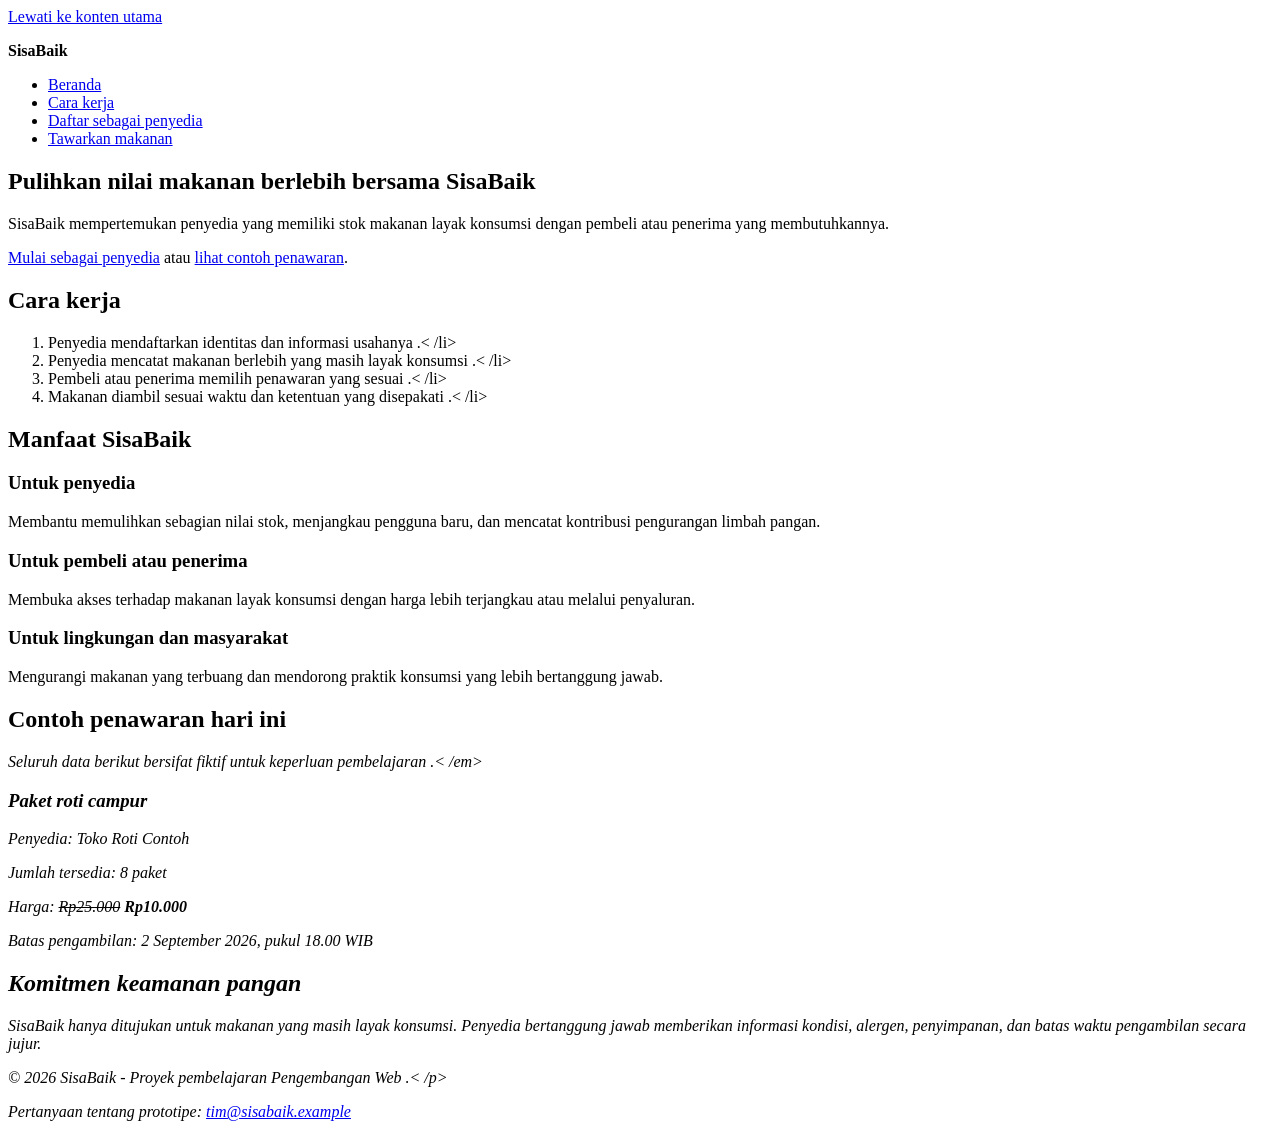
==== index.html @ c84712e9 "feat: add semantic SisaBaik information page" ====
<! doctype html>
<html lang="id">
<head>
<meta charset="utf-8">
<meta name="viewport" content="width=device-width, initial-scale=1">
<meta
name="description"
content="SisaBaik membantu penyedia menawarkan makanan berlebih agar tetap bernilai, terjangkau, dan tidak
terbuang."
>
<title>Beranda | SisaBaik</title>
</head>
<body>
<a href="#konten-utama">Lewati ke konten utama</a>

<header>
<p><strong>SisaBaik</strong></p>
<nav aria-label="Navigasi utama">
<ul>
<li><a href="index.html" aria-current="page">Beranda</a></li>
<li><a href="#cara-kerja">Cara kerja</a></li>
<li><a href="daftar-penyedia.html">Daftar sebagai penyedia</a></li>
<li><a href="tawarkan-makanan.html">Tawarkan makanan</a></li>
</ul>
</nav>
</header>

<main id="konten-utama" tabindex="-1">
<section aria-labelledby="judul-utama">
<h1 id="judul-utama">Pulihkan nilai makanan berlebih bersama SisaBaik</h1>
<p>
SisaBaik mempertemukan penyedia yang memiliki stok makanan layak
konsumsi dengan pembeli atau penerima yang membutuhkannya.
</p>
<p>
<a href="daftar-penyedia.html">Mulai sebagai penyedia</a>
atau
<a href="#penawaran-contoh">lihat contoh penawaran</a>.
</p>
</section>

<section id="cara-kerja" aria-labelledby="judul-cara-kerja">
<h2 id="judul-cara-kerja">Cara kerja</h2>
<ol>
<li>Penyedia mendaftarkan identitas dan informasi usahanya .< /li>
<li>Penyedia mencatat makanan berlebih yang masih layak konsumsi .< /li>
<li>Pembeli atau penerima memilih penawaran yang sesuai .< /li>
<li>Makanan diambil sesuai waktu dan ketentuan yang disepakati .< /li>
</ol>
</section>

<section aria-labelledby="judul-manfaat">
<h2 id="judul-manfaat">Manfaat SisaBaik</h2>

<article>
<h3>Untuk penyedia</h3>
<p>
Membantu memulihkan sebagian nilai stok, menjangkau pengguna baru,
dan mencatat kontribusi pengurangan limbah pangan.
</p>
</article>

<article>
<h3>Untuk pembeli atau penerima</h3>
<p>
Membuka akses terhadap makanan layak konsumsi dengan harga lebih
terjangkau atau melalui penyaluran.
</p>
</article>

<article>
<h3>Untuk lingkungan dan masyarakat</h3>
<p>
Mengurangi makanan yang terbuang dan mendorong praktik konsumsi
yang lebih bertanggung jawab.
</p>
</article>
</section>

<section id="penawaran-contoh" aria-labelledby="judul-penawaran">
<h2 id="judul-penawaran">Contoh penawaran hari ini</h2>
<p><em>Seluruh data berikut bersifat fiktif untuk keperluan pembelajaran .< /em></p>

<article>
<h3>Paket roti campur</h3>
<p>Penyedia: Toko Roti Contoh</p>
<p>Jumlah tersedia: <data value="8">8 paket</data></p>
<p>Harga: <del>Rp25.000</del> <strong>Rp10.000</strong></p>
<p>
Batas pengambilan:
<time datetime="2026-09-02T18:00:00+07:00">
2 September 2026, pukul 18.00 WIB
</time>
</p>
</article>
</section>

<section aria-labelledby="judul-keamanan">
<h2 id="judul-keamanan">Komitmen keamanan pangan</h2>
<p>
SisaBaik hanya ditujukan untuk makanan yang masih layak konsumsi.
Penyedia bertanggung jawab memberikan informasi kondisi, alergen,
penyimpanan, dan batas waktu pengambilan secara jujur.
</p>
</section>
</main>

<footer>
<p>&copy; 2026 SisaBaik - Proyek pembelajaran Pengembangan Web .< /p>
<address>
Pertanyaan tentang prototipe:
<a href="mailto:tim@sisabaik.example">tim@sisabaik.example</a>
</address>
</footer>
</body>
</html>
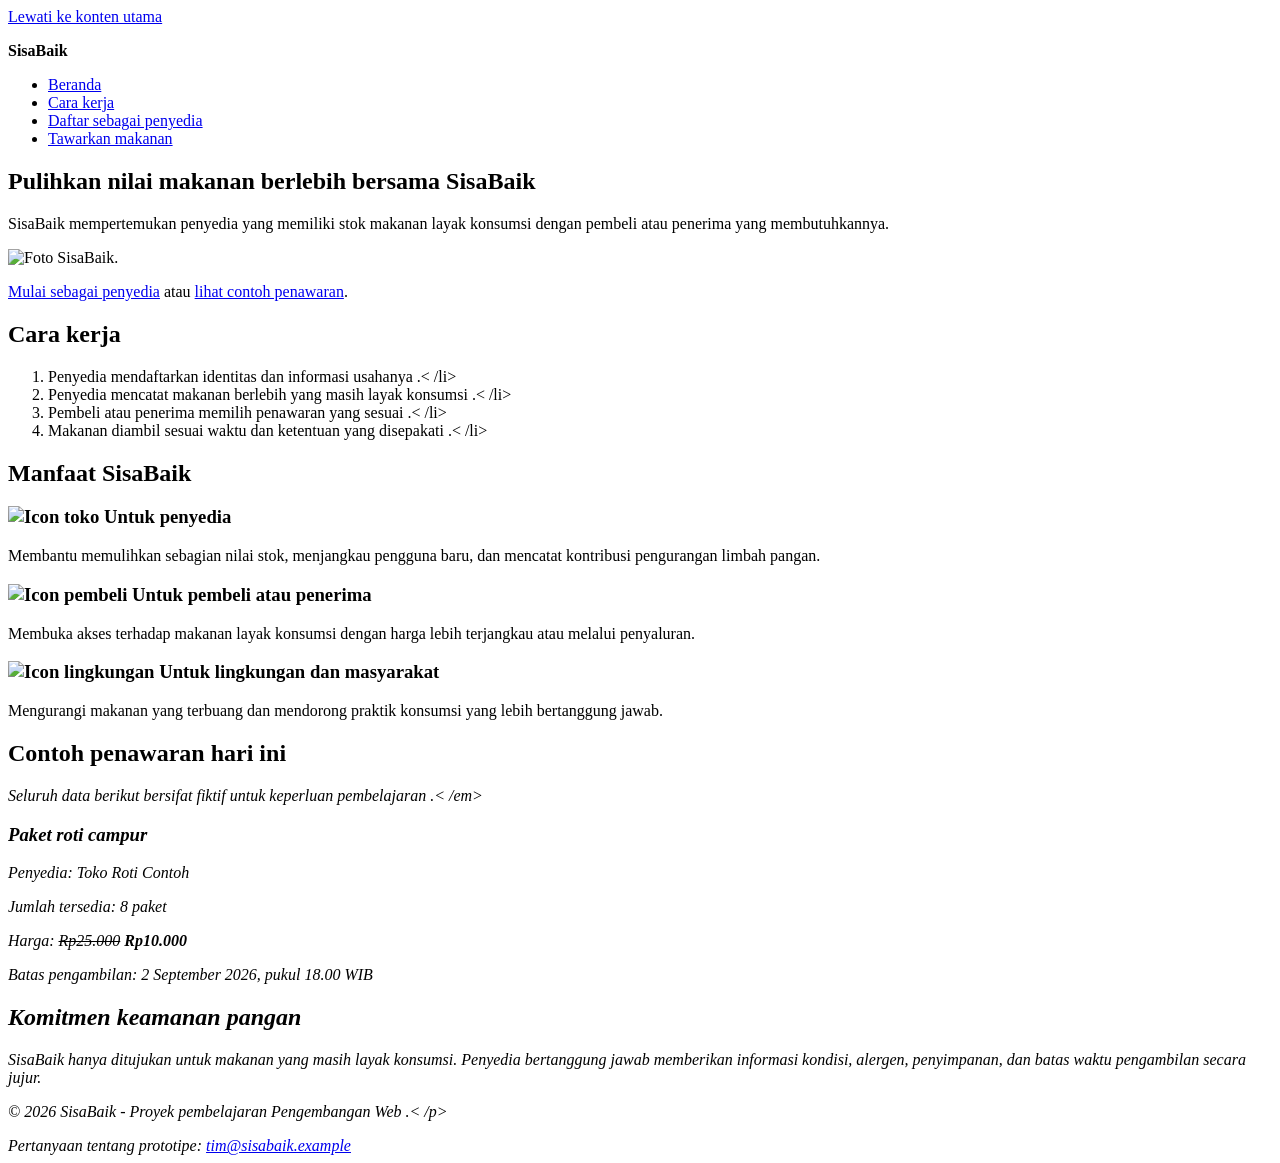
==== commit cb681d94: "feat: add semantic SisaBaik information page" ====
--- a/index.html
+++ b/index.html
@@ -1,4 +1,4 @@
-<! doctype html>
+<!doctype html>
 <html lang="id">
 <head>
 <meta charset="utf-8">
@@ -32,6 +32,7 @@
 SisaBaik mempertemukan penyedia yang memiliki stok makanan layak
 konsumsi dengan pembeli atau penerima yang membutuhkannya.
 </p>
+<img src="images/sisabaik.jpe" alt="Foto SisaBaik." width="600">
 <p>
 <a href="daftar-penyedia.html">Mulai sebagai penyedia</a>
 atau
@@ -53,7 +54,9 @@
 <h2 id="judul-manfaat">Manfaat SisaBaik</h2>
 
 <article>
-<h3>Untuk penyedia</h3>
+<h3>
+    <img src="images/icon-toko.jpg" alt="Icon toko" width="24" height="24">
+    Untuk penyedia</h3>
 <p>
 Membantu memulihkan sebagian nilai stok, menjangkau pengguna baru,
 dan mencatat kontribusi pengurangan limbah pangan.
@@ -61,7 +64,9 @@
 </article>
 
 <article>
-<h3>Untuk pembeli atau penerima</h3>
+<h3>
+    <img src="images/icon-user.jpg" alt="Icon pembeli" width="24" height="24">
+    Untuk pembeli atau penerima</h3>
 <p>
 Membuka akses terhadap makanan layak konsumsi dengan harga lebih
 terjangkau atau melalui penyaluran.
@@ -69,7 +74,9 @@
 </article>
 
 <article>
-<h3>Untuk lingkungan dan masyarakat</h3>
+<h3>
+    <img src="images/icon-lingkungan.png" alt="Icon lingkungan" width="24" height="24">
+    Untuk lingkungan dan masyarakat</h3>
 <p>
 Mengurangi makanan yang terbuang dan mendorong praktik konsumsi
 yang lebih bertanggung jawab.
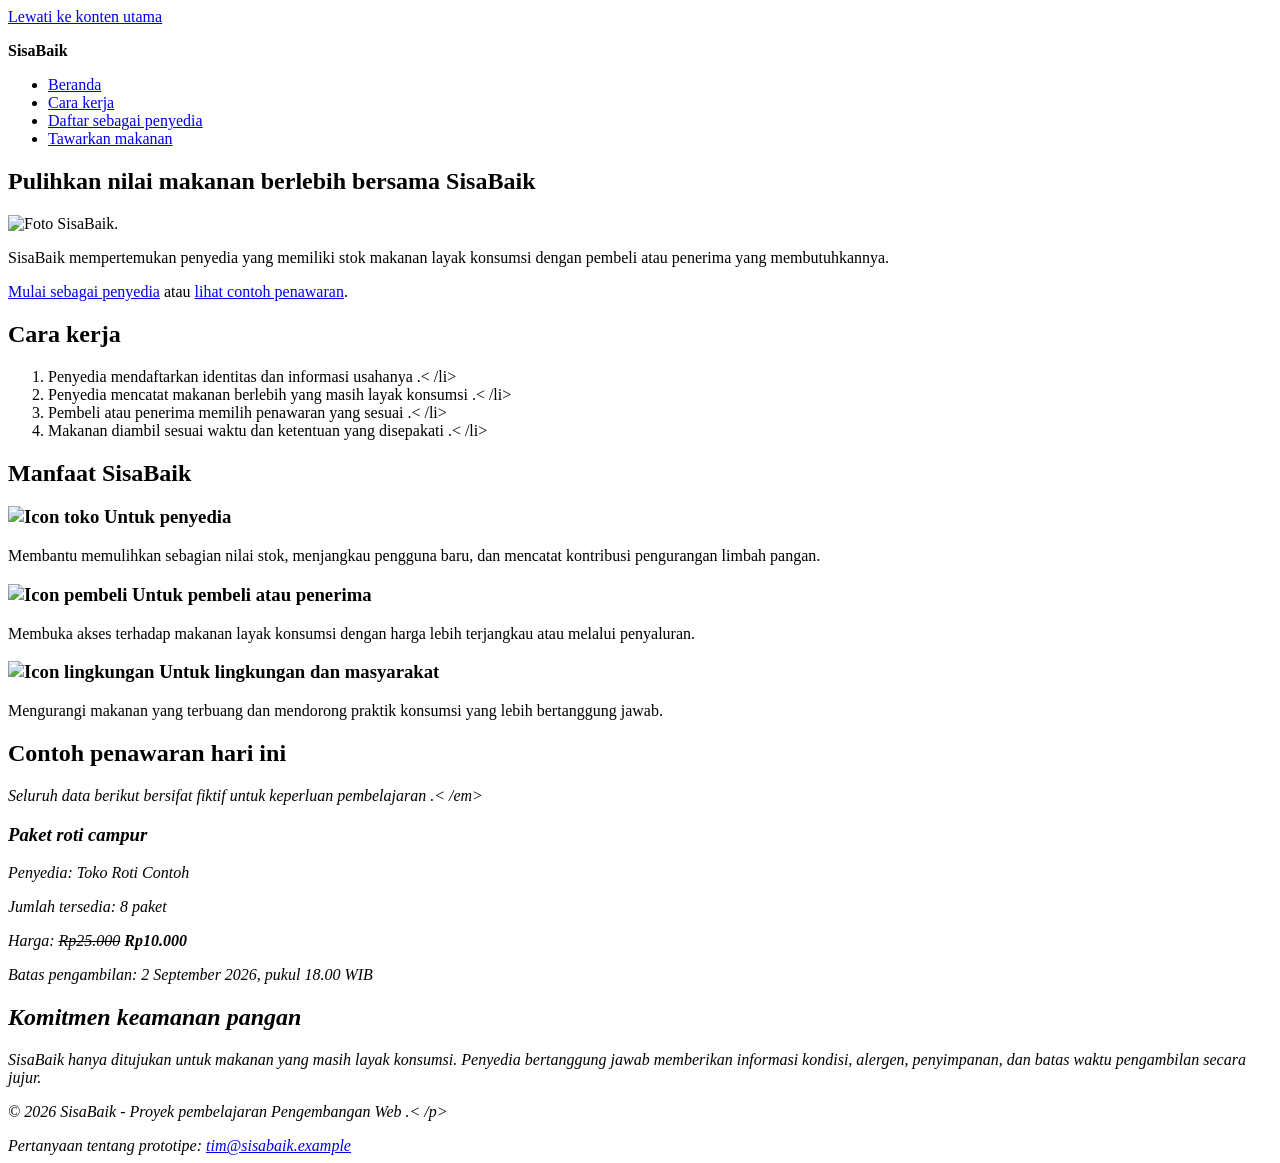
==== commit 146e6eb7: "feat: add semantic SisaBaik information page" ====
--- a/index.html
+++ b/index.html
@@ -28,11 +28,12 @@
 <main id="konten-utama" tabindex="-1">
 <section aria-labelledby="judul-utama">
 <h1 id="judul-utama">Pulihkan nilai makanan berlebih bersama SisaBaik</h1>
+<img src="images/sisabaik.jpe" alt="Foto SisaBaik." width="600">
 <p>
 SisaBaik mempertemukan penyedia yang memiliki stok makanan layak
 konsumsi dengan pembeli atau penerima yang membutuhkannya.
 </p>
-<img src="images/sisabaik.jpe" alt="Foto SisaBaik." width="600">
+
 <p>
 <a href="daftar-penyedia.html">Mulai sebagai penyedia</a>
 atau
@@ -75,7 +76,7 @@
 
 <article>
 <h3>
-    <img src="images/icon-lingkungan.png" alt="Icon lingkungan" width="24" height="24">
+    <img src="images/icon-lingkungan.jpg" alt="Icon lingkungan" width="24" height="24">
     Untuk lingkungan dan masyarakat</h3>
 <p>
 Mengurangi makanan yang terbuang dan mendorong praktik konsumsi
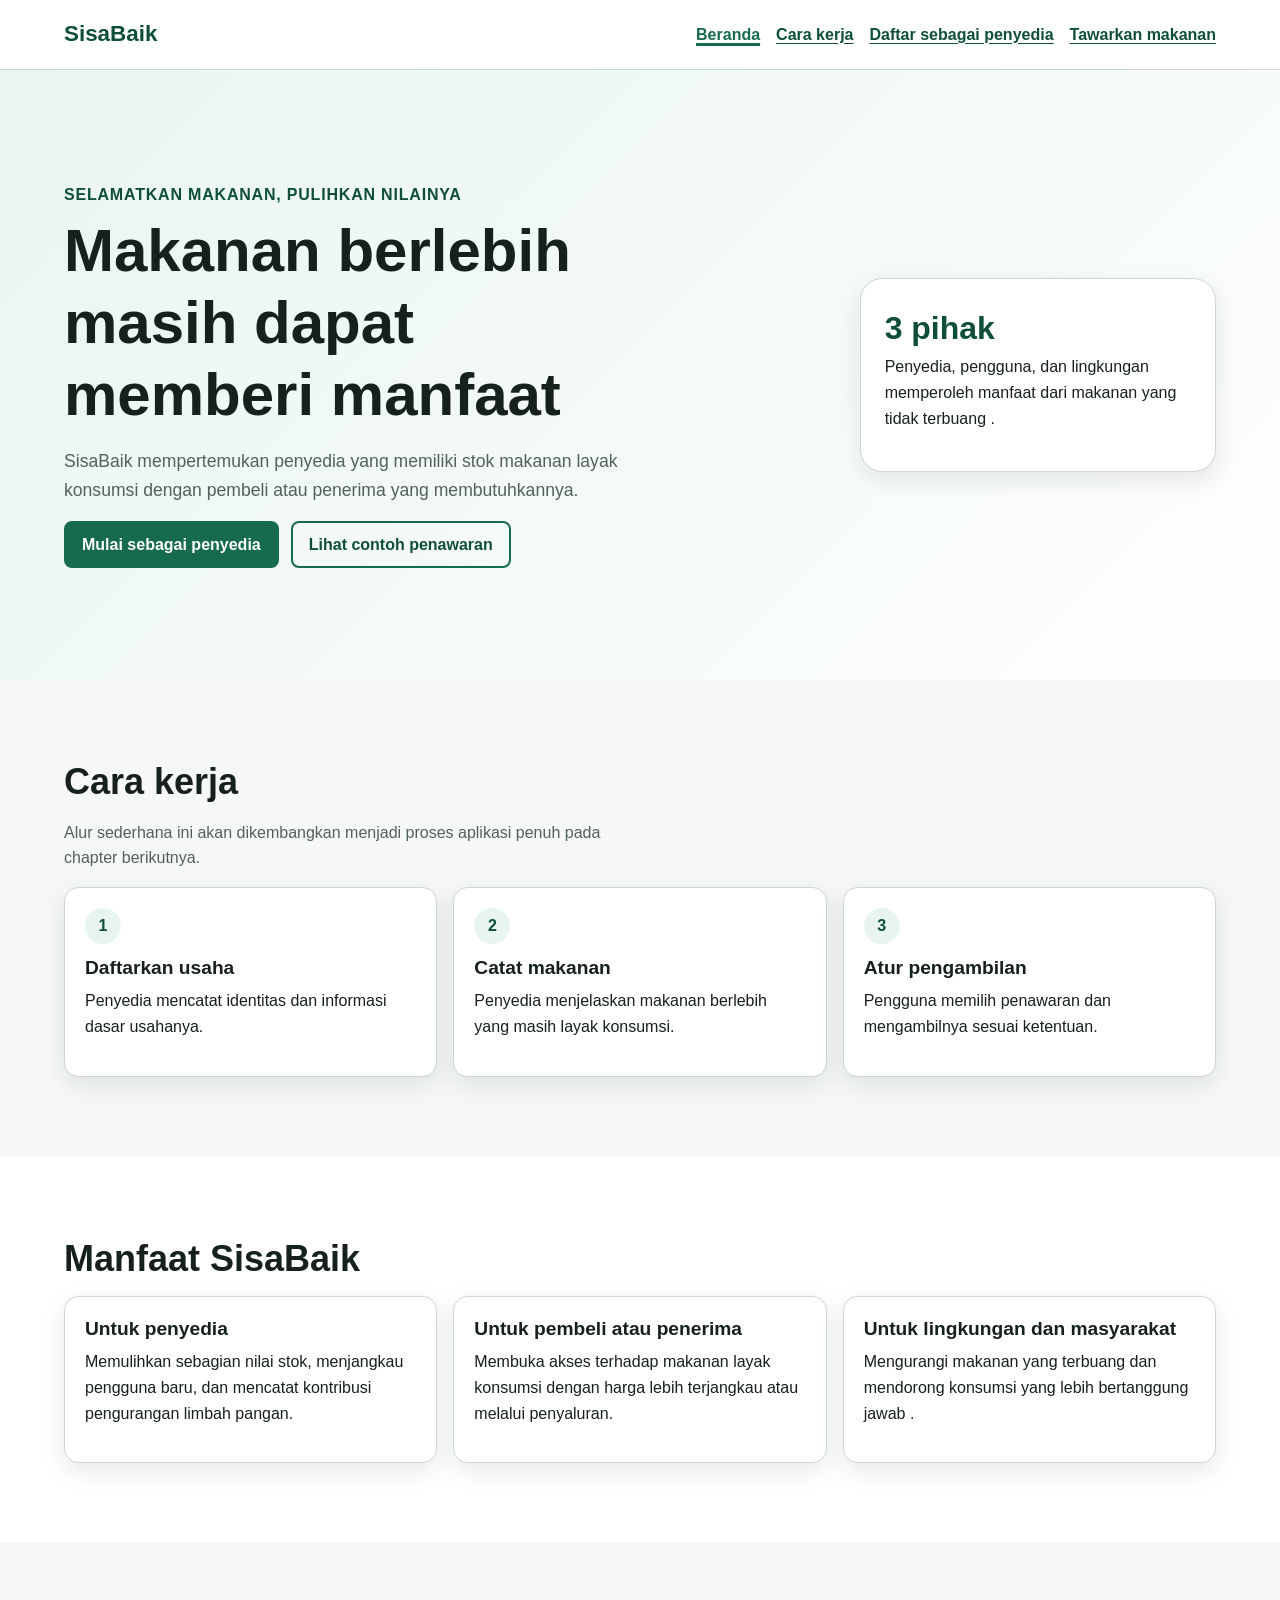
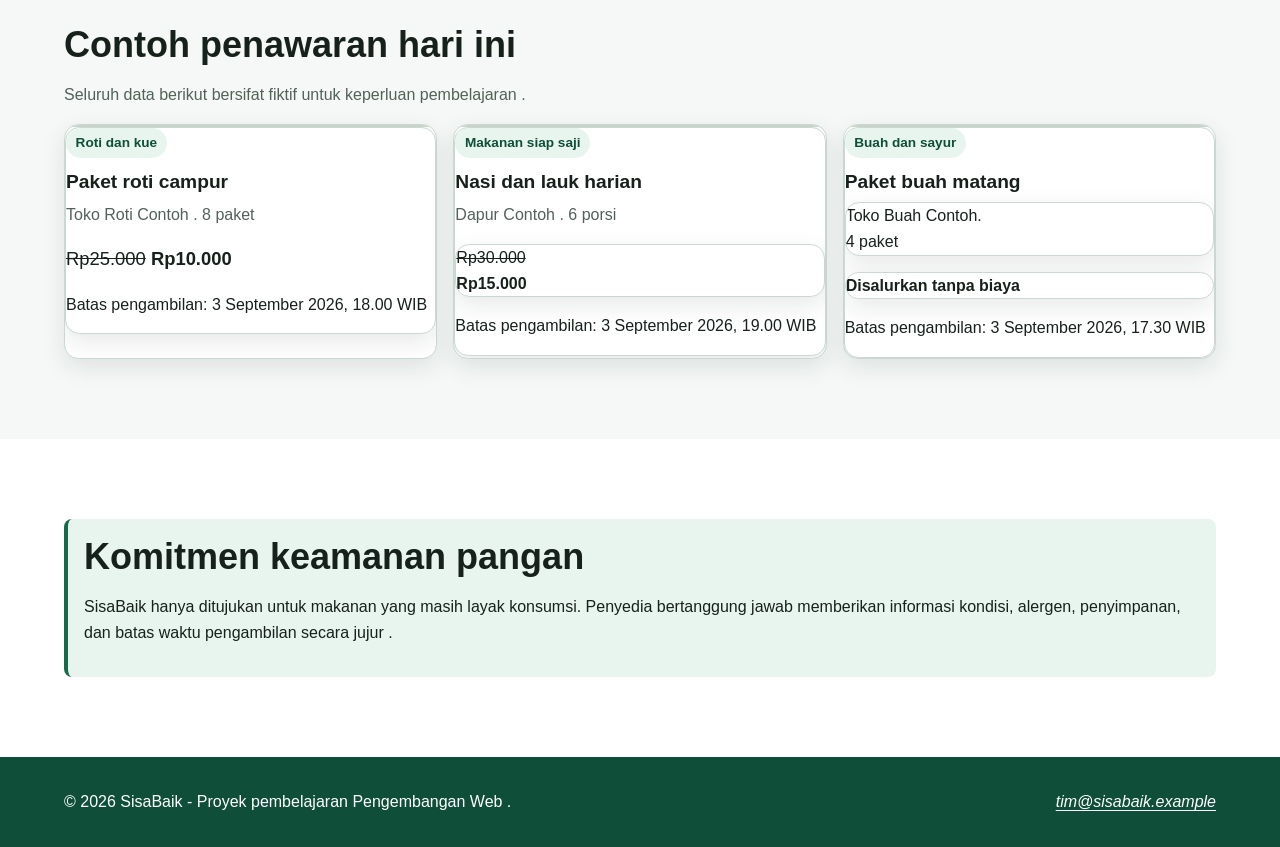
==== commit c1c337ca: "chore: initialize SisaBaik project" ====
--- a/index.html
+++ b/index.html
@@ -1,124 +1,269 @@
 <!doctype html>
 <html lang="id">
-<head>
-<meta charset="utf-8">
-<meta name="viewport" content="width=device-width, initial-scale=1">
-<meta
-name="description"
-content="SisaBaik membantu penyedia menawarkan makanan berlebih agar tetap bernilai, terjangkau, dan tidak
-terbuang."
->
-<title>Beranda | SisaBaik</title>
-</head>
-<body>
-<a href="#konten-utama">Lewati ke konten utama</a>
-
-<header>
-<p><strong>SisaBaik</strong></p>
-<nav aria-label="Navigasi utama">
-<ul>
-<li><a href="index.html" aria-current="page">Beranda</a></li>
-<li><a href="#cara-kerja">Cara kerja</a></li>
-<li><a href="daftar-penyedia.html">Daftar sebagai penyedia</a></li>
-<li><a href="tawarkan-makanan.html">Tawarkan makanan</a></li>
-</ul>
-</nav>
-</header>
-
-<main id="konten-utama" tabindex="-1">
-<section aria-labelledby="judul-utama">
-<h1 id="judul-utama">Pulihkan nilai makanan berlebih bersama SisaBaik</h1>
-<img src="images/sisabaik.jpe" alt="Foto SisaBaik." width="600">
-<p>
-SisaBaik mempertemukan penyedia yang memiliki stok makanan layak
-konsumsi dengan pembeli atau penerima yang membutuhkannya.
-</p>
-
-<p>
-<a href="daftar-penyedia.html">Mulai sebagai penyedia</a>
-atau
-<a href="#penawaran-contoh">lihat contoh penawaran</a>.
-</p>
-</section>
-
-<section id="cara-kerja" aria-labelledby="judul-cara-kerja">
-<h2 id="judul-cara-kerja">Cara kerja</h2>
-<ol>
-<li>Penyedia mendaftarkan identitas dan informasi usahanya .< /li>
-<li>Penyedia mencatat makanan berlebih yang masih layak konsumsi .< /li>
-<li>Pembeli atau penerima memilih penawaran yang sesuai .< /li>
-<li>Makanan diambil sesuai waktu dan ketentuan yang disepakati .< /li>
-</ol>
-</section>
-
-<section aria-labelledby="judul-manfaat">
-<h2 id="judul-manfaat">Manfaat SisaBaik</h2>
-
-<article>
-<h3>
-    <img src="images/icon-toko.jpg" alt="Icon toko" width="24" height="24">
-    Untuk penyedia</h3>
-<p>
-Membantu memulihkan sebagian nilai stok, menjangkau pengguna baru,
-dan mencatat kontribusi pengurangan limbah pangan.
-</p>
-</article>
-
-<article>
-<h3>
-    <img src="images/icon-user.jpg" alt="Icon pembeli" width="24" height="24">
-    Untuk pembeli atau penerima</h3>
-<p>
-Membuka akses terhadap makanan layak konsumsi dengan harga lebih
-terjangkau atau melalui penyaluran.
-</p>
-</article>
-
-<article>
-<h3>
-    <img src="images/icon-lingkungan.jpg" alt="Icon lingkungan" width="24" height="24">
-    Untuk lingkungan dan masyarakat</h3>
-<p>
-Mengurangi makanan yang terbuang dan mendorong praktik konsumsi
-yang lebih bertanggung jawab.
-</p>
-</article>
-</section>
-
-<section id="penawaran-contoh" aria-labelledby="judul-penawaran">
-<h2 id="judul-penawaran">Contoh penawaran hari ini</h2>
-<p><em>Seluruh data berikut bersifat fiktif untuk keperluan pembelajaran .< /em></p>
-
-<article>
-<h3>Paket roti campur</h3>
-<p>Penyedia: Toko Roti Contoh</p>
-<p>Jumlah tersedia: <data value="8">8 paket</data></p>
-<p>Harga: <del>Rp25.000</del> <strong>Rp10.000</strong></p>
-<p>
-Batas pengambilan:
-<time datetime="2026-09-02T18:00:00+07:00">
-2 September 2026, pukul 18.00 WIB
-</time>
-</p>
-</article>
-</section>
-
-<section aria-labelledby="judul-keamanan">
-<h2 id="judul-keamanan">Komitmen keamanan pangan</h2>
-<p>
-SisaBaik hanya ditujukan untuk makanan yang masih layak konsumsi.
-Penyedia bertanggung jawab memberikan informasi kondisi, alergen,
-penyimpanan, dan batas waktu pengambilan secara jujur.
-</p>
-</section>
-</main>
-
-<footer>
-<p>&copy; 2026 SisaBaik - Proyek pembelajaran Pengembangan Web .< /p>
-<address>
-Pertanyaan tentang prototipe:
-<a href="mailto:tim@sisabaik.example">tim@sisabaik.example</a>
-</address>
-</footer>
-</body>
-</html>+  <head>
+    <meta charset="utf-8">
+    <meta name="viewport" content="width=device-width, initial-scale=1">
+    <meta name="description" content="SisaBaik membantu penyedia menawarkan makanan berlebih agar tetap bernilai,
+  terjangkau, dan tidak terbuang.">
+    <title>Beranda | SisaBaik</title>
+    <link rel="stylesheet" href="styles.css">
+  </head>
+  <body>
+<a class="skip-link" href="#konten-utama">Lewati ke konten utama</a>
+
+    <header class="site-header">
+        <div class="container header-layout">
+            <p class="brand">SisaBaik</p>
+            <nav aria-label="Navigasi utama">
+             <ul class="nav-list">
+                <li><a href="index.html" aria-current="page">Beranda</a></li>
+                <li><a href="#cara-kerja">Cara kerja</a></li>
+                <li><a href="daftar-penyedia.html">Daftar sebagai penyedia</a></li>
+                <li><a href="tawarkan-makanan.html">Tawarkan makanan</a></li>
+                </ul>
+            </nav>
+        </div>
+    </header>
+
+    <main id="konten-utama" tabindex="-1">
+     <section class="hero" aria-labelledby="judul-utama">
+      <div class="container hero-layout">
+       <div>
+        <p class="eyebrow">Selamatkan makanan, pulihkan nilainya</p>
+        <h1 id="judul-utama">Makanan berlebih masih dapat memberi manfaat</h1>
+        <p class="lead">SisaBaik mempertemukan penyedia yang memiliki stok makanan layak konsumsi dengan pembeli
+atau penerima yang membutuhkannya.</p>
+       <div class="button-group">
+        <a class="button" href="daftar-penyedia.html">Mulai sebagai penyedia</a>
+        <a class="button button-secondary" href="#penawaran-contoh">Lihat contoh penawaran</a>
+        </div>
+    </div>
+    <aside class="hero-panel" aria-label="Ringkasan manfaat SisaBaik">
+     <strong>3 pihak</strong>
+     <p>Penyedia, pengguna, dan lingkungan memperoleh manfaat dari makanan yang tidak terbuang .</p>
+    </aside>
+   </div>
+  </section>
+
+  <section class="section" id="cara-kerja" aria-labelledby="judul-cara-kerja">
+    <div class="container">
+        <h2 id="judul-cara-kerja">Cara kerja</h2>
+        <p class="section-intro">Alur sederhana ini akan dikembangkan menjadi proses aplikasi penuh pada chapter
+berikutnya.</p>
+        <div class="steps-grid">
+         <article class="card">
+            <span class="step-number" aria-hidden="true">1</span>
+            <h3>Daftarkan usaha</h3>
+            <p>Penyedia mencatat identitas dan informasi dasar usahanya.</p>
+        </article>
+          <article class="card">
+            <span class="step-number" aria-hidden="true">2</span>
+            <h3>Catat makanan</h3>
+            <p>Penyedia menjelaskan makanan berlebih yang masih layak konsumsi.</p>
+          </article>
+          <article class="card">
+            <span class="step-number" aria-hidden="true">3</span>
+            <h3>Atur pengambilan</h3>
+            <p>Pengguna memilih penawaran dan mengambilnya sesuai ketentuan.</p>
+           </article>
+          </div>
+         </div>
+        </section>
+
+<section class="section section-alt" aria-labelledby="judul-manfaat">
+    <div class="container">
+        <h2 id="judul-manfaat">Manfaat SisaBaik</h2>
+    <div class="benefit-grid">
+       <article class="card">
+        <h3>Untuk penyedia</h3>
+        <p>Memulihkan sebagian nilai stok, menjangkau pengguna baru, dan mencatat kontribusi pengurangan limbah
+pangan.</p>
+       </article>
+       <article class="card">
+        <h3>Untuk pembeli atau penerima</h3>
+        <p>Membuka akses terhadap makanan layak konsumsi dengan harga lebih terjangkau atau melalui
+penyaluran.</p>
+       </article>
+       <article class="card">
+        <h3>Untuk lingkungan dan masyarakat</h3>
+        <p>Mengurangi makanan yang terbuang dan mendorong konsumsi yang lebih bertanggung jawab .</p>
+       </article>
+      </div>
+     </div>
+    </section>
+
+    <section class="section" id="penawaran-contoh" aria-labelledby="judul-penawaran">
+      <div class="container">
+        <h2 id="judul-penawaran">Contoh penawaran hari ini</h2>
+        <p class="section-intro">Seluruh data berikut bersifat fiktif untuk keperluan pembelajaran .</p>
+        <div class="offer-grid">
+          <article class="offer-card">
+            <div class="offer-card __visual" aria-hidden="true"></div>
+            <div class="offer-card __ content">
+              <span class="badge">Roti dan kue</span>
+              <h3>Paket roti campur</h3>
+              <p class="offer-card_meta">Toko Roti Contoh . <data value="8">8 paket</data></p>
+              <p class="offer-card_price"><del>Rp25.000</del> <strong>Rp10.000</strong></p>
+              <p>Batas pengambilan: <time datetime="2026-09-03T18:00:00+07:00">3 September 2026, 18.00
+WIB</time></p>
+            </div>
+           </article>
+           <article class="offer-card">
+            <div class="offer-card __visual" aria-hidden="true"></div>
+            <div class="offer-card __content">
+              <span class="badge">Makanan siap saji</span>
+              <h3>Nasi dan lauk harian</h3>
+              <p class="offer-card_meta">Dapur Contoh . <data value="6">6 porsi</data></p>
+              <p class="offer-card __ price"><del>Rp30.000</del> <strong>Rp15.000</strong></p>
+              <p>Batas pengambilan: <time datetime="2026-09-03T19:00:00+07:00">3 September 2026, 19.00
+WIB</time></p>
+            </div>
+           </article>
+           <article class="offer-card">
+            <div class="offer-card __visual" aria-hidden="true"></div>
+            <div class="offer-card __content">
+              <span class="badge">Buah dan sayur</span>
+              <h3>Paket buah matang</h3>
+              <p class="offer-card __meta">Toko Buah Contoh. <data value="4">4 paket</data></p>
+              <p class="offer-card __price"><strong>Disalurkan tanpa biaya</strong></p>
+              <p>Batas pengambilan: <time datetime="2026-09-03T17:30:00+07:00">3 September 2026, 17.30
+WIB</time></p>
+            </div>
+           </article>
+          </div>
+         </div>
+        </section>
+
+        <section class="section section-alt" aria-labelledby="judul-keamanan">
+         <div class="container">
+          <div class="notice">
+            <h2 id="judul-keamanan">Komitmen keamanan pangan</h2>
+            <p>SisaBaik hanya ditujukan untuk makanan yang masih layak konsumsi. Penyedia bertanggung jawab memberikan
+informasi kondisi, alergen, penyimpanan, dan batas waktu pengambilan secara jujur .</p>
+         </div>
+        </div>
+       </section>
+      </main>
+
+      <footer class="site-footer">
+       <div class="container footer-layout">
+         <p>&copy; 2026 SisaBaik - Proyek pembelajaran Pengembangan Web .</p>
+         <address><a href="mailto:tim@sisabaik.example">tim@sisabaik.example</a></address>
+       </div>
+      </footer>
+
+    </body>
+</html>
+
+
+
+
+
+
+
+
+
+
+
+
+
+
+
+
+
+
+
+
+
+
+
+
+
+
+
+
+
+
+
+
+
+
+
+
+
+
+
+
+
+
+
+
+
+
+
+
+
+
+
+
+
+
+
+
+
+
+
+
+
+
+
+
+
+
+
+
+
+
+
+
+
+
+
+
+
+
+
+
+
+
+
+
+
+
+
+
+
+
+
+
+
+
+
+
+
+
+
+
+
+
+
+
+
+
+
+
+
+
+
+
+
--- a/styles.css
+++ b/styles.css
@@ -0,0 +1,426 @@
+:root {
+    --color-primary: #176b4d;
+    --color-primary-dark: #0f4f39;
+    --color-primary-soft: #e8f5ef;
+    --color-accent: #f2b84b;
+    --color-text: #17211b;
+    --color-muted: #52615a;
+    --color-surface: #ffffff;
+    --color-background: #f5f8f6;
+    --color-border: #cbd8d1;
+    --color-danger: #a52a2a;
+    --shadow-card: 0 0.5rem 1.5rem rgb(23 33 27 / 10%);
+    --radius-small: 0.5rem;
+    --radius-medium: 0.9rem;
+    --radius-large: 1.4rem;
+    --content-width: 72rem;
+}
+
+*,
+*::before,
+*::after {
+ box-sizing: border-box;
+}
+
+html {
+  scroll-behavior: smooth;
+}
+
+body {
+margin: 0;
+background: var(--color-background);
+color: var(--color-text);
+font-family: Arial, Helvetica, sans-serif;
+font-size: 1rem;
+line-height: 1.6;
+}
+
+h1,
+h2,
+h3,
+p {
+  margin-block-start: 0;
+}
+
+h1,
+h2,
+h3 {
+  line-height: 1.2;
+}
+
+h1 {
+   max-width: 18ch;
+   margin-block-end: 1rem;
+   font-size: clamp(2rem, 7vw, 3.75rem);
+}
+h2 {
+   margin-block-end: 1rem;
+   font-size: clamp(1.5rem, 4vw, 2.25rem);
+}
+
+h3 {
+  margin-block-end: 0.6rem;
+  font-size: 1.2rem;
+}
+
+a {
+  color: var(--color-primary-dark);
+  text-underline-offset: 0.2em;
+}
+
+a:hover {
+    text-decoration-thickness: 0.18em;
+}
+
+:focus-visible {
+  outline: 0.2rem solid var(--color-accent);
+  outline-offset: 0.2rem;
+}
+
+.skip-link {
+  position: absolute;
+  inset-block-start: 0.5rem;
+  inset-inline-start: 0.5rem;
+  z-index: 100;
+  padding: 0.7rem 1rem;
+  border-radius: var(--radius-small);
+  background: var(--color-text);
+  color: var(--color-surface);
+  transform: translateY(-180%);
+}
+
+.skip-link:focus {
+  transform: translateY(0);
+}
+
+.container {
+  width: min(100% - 2rem, var(--content-width));
+  margin-inline: auto;
+}  
+
+.site-header {
+  background: var(--color-surface);
+  border-block-end: 0.0625rem solid var(--color-border);
+}
+
+.header-layout {
+  display: flex;
+  flex-direction: column;
+  gap: 0.75rem;
+  padding-block: 1rem;
+}
+
+.brand {
+  margin: 0;
+  color: var(--color-primary-dark);
+  font-size: 1.4rem;
+  font-weight: 700;
+}
+
+.nav-list {
+  display: flex;
+  flex-wrap: wrap;
+  gap: 0.5rem 1rem;
+  margin: 0;
+  padding: 0;
+  list-style: none;
+}
+
+.nav-list a {
+  display: inline-block;
+  padding-block: 0.35rem;
+  font-weight: 700;
+}
+
+.nav-list a[aria-current="page"] {
+  color: var(--color-primary);
+  text-decoration-thickness: 0.2em;
+}
+
+.hero {
+  padding-block: clamp(3rem, 10vw, 7rem);
+  background: linear-gradient(135deg, rgb(232 245 239 / 95%), rgb(255 255 255 / 92%));
+}
+
+.hero-layout {
+  display: grid;
+  gap: 2rem;
+  align-items: center;
+}
+
+.eyebrow {
+  margin-block-end: 0.5rem;
+  color: var(--color-primary-dark);
+  font-weight: 700;
+  letter-spacing: 0.05em;
+  text-transform: uppercase;
+}
+
+.lead {
+  max-width: 62ch;
+  color: var(--color-muted);
+  font-size: 1.1rem;
+}
+
+.hero-panel {
+  padding: 1.5rem;
+  border: 0.0625rem solid var(--color-border);
+  border-radius: var(--radius-large);
+  background: var(--color-surface);
+  box-shadow: var(--shadow-card);
+}
+
+.hero-panel strong {
+  display: block;
+  color: var(--color-primary-dark);
+  font-size: 2rem;
+}
+
+.button-group,
+.form-actions {
+  display: flex;
+  flex-wrap: wrap;
+  gap: 0.75rem;
+  align-items: center;
+}
+
+.button {
+  display: inline-block;
+  padding: 0.75rem 1rem;
+  border: 0.125rem solid var(--color-primary);
+  border-radius: var(--radius-small);
+  background: var(--color-primary);
+  color: var(--color-surface);
+  font: inherit;
+  font-weight: 700;
+  line-height: 1.2;
+  text-decoration: none;
+  cursor: pointer;
+}
+
+.button:hover {
+  background: var(--color-primary-dark);
+  border-color: var(--color-primary-dark);
+}
+
+.button-secondary {
+  background: transparent;
+  color: var(--color-primary-dark);
+}
+
+.section {
+padding-block: clamp(2.5rem, 7vw, 5rem);
+}
+
+.section-alt {
+  background: var(--color-surface);
+}
+
+.section-intro {
+  max-width: 65ch;
+  color: var(--color-muted);
+}
+
+.steps-grid,
+.benefit-grid,
+.offer-grid {
+  display: grid;
+  grid-template-columns: 1fr;
+  gap: 1rem;
+}
+
+.card {
+  padding: 1.25rem;
+  border: 0.0625rem solid var(--color-border);
+  border-radius: var(--radius-medium);
+  background: var(--color-surface);
+  box-shadow: var(--shadow-card);
+}
+
+.step-number {
+  display: inline-grid;
+  width: 2.25rem;
+  height: 2.25rem;
+  margin-block-end: 0.75rem;
+  place-items: center;
+  border-radius: 50%;
+  background: var(--color-primary-soft);
+  color: var(--color-primary-dark);
+  font-weight: 700;
+}
+
+.offer-card {
+  display: flex;
+  flex-direction: column;
+  overflow: hidden;
+  border: 0.0625rem solid var(--color-border);
+  border-radius: var(--radius-medium);
+  background: var(--color-surface);
+  box-shadow: var(--shadow-card);
+}
+
+.offer-card_visual {
+  min-height: 8rem;
+  background: linear-gradient(135deg, var(--color-primary), var(--color-primary-dark));
+}
+
+.offer-card_content {
+  display: flex;
+  flex: 1;
+  flex-direction: column;
+  padding: 1.25rem;
+}
+
+.offer-card_meta {
+  color: var(--color-muted);
+} 
+
+.offer-card_price {
+  margin-block-start: auto;
+  font-size: 1.15rem;
+}
+
+.badge {
+  display: inline-block;
+  width: fit-content;
+  margin-block-end: 0.75rem;
+  padding: 0.25rem 0.6rem;
+  border-radius: 999px;
+  background: var(--color-primary-soft);
+  color: var(--color-primary-dark);
+  font-size: 0.85rem;
+  font-weight: 700;
+}
+
+.notice {
+  padding: 1rem;
+  border-inline-start: 0.3rem solid var(--color-primary);
+  border-radius: var(--radius-small);
+  background: var(--color-primary-soft);
+}
+
+.page-heading {
+  padding-block: clamp(2.5rem, 7vw, 5rem) 2rem;
+}
+
+.form-card {
+  max-width: 56rem;
+  margin-block-end: 3rem;
+  padding: clamp(1rem, 4vw, 2rem);
+  border: 0.0625rem solid var(--color-border);
+  border-radius: var(--radius-large);
+  background: var(--color-surface);
+  box-shadow: var(--shadow-card);
+}
+
+.form-section {
+  margin: 0 0 1.5rem;
+  padding: 1.25rem;
+  border: 0.0625rem solid var(--color-border);
+  border-radius: var(--radius-medium);
+}
+.form-section legend {
+  padding-inline: 0.4rem;
+  color: var(--color-primary-dark);
+  font-size: 1.1rem;
+  font-weight: 700;
+}
+
+label {
+  display: inline-block;
+  margin-block-end: 0.35rem;
+  font-weight: 700;
+}
+
+input,
+select,
+textarea {
+  width: 100%;
+  padding: 0.7rem 0.75rem;
+  border: 0.0625rem solid #809087;
+  border-radius: var(--radius-small);
+  background: var(--color-surface);
+  color: var(--color-text);
+  font: inherit;
+}
+
+textarea {
+  resize: vertical;
+}
+
+input:focus,
+select:focus,
+textarea:focus {
+  border-color: var(--color-primary-dark);
+}
+
+input[type="checkbox"],
+input[type="radio"] {
+  width: 1.1rem;
+  height: 1.1rem;
+  margin: 0.2rem 0 0;
+  accent-color: var(--color-primary);
+}
+
+.required-note {
+color: var(--color-muted);
+}
+
+.site-footer {
+  padding-block: 2rem;
+  background: var(--color-primary-dark);
+  color: var(--color-surface);
+}
+
+.site-footer a {
+color: var(--color-surface);
+}
+
+.footer-layout {
+display: flex;
+flex-direction: column;
+gap: 0.5rem;
+}
+
+.footer-layout p,
+.footer-layout address {
+  margin: 0;
+}
+
+@media (min-width: 48rem) {
+.header-layout {
+  flex-direction: row;
+  justify-content: space-between;
+  align-items: center;
+}
+
+.hero-layout {
+  grid-template-columns: minmax(0, 1.5fr) minmax(15rem, 0.7fr);
+}
+.steps-grid,
+.benefit-grid {
+  grid-template-columns: repeat(3, minmax(0, 1fr));
+}
+
+.offer-grid {
+grid-template-columns: repeat(2, minmax(0, 1fr));
+}
+
+.footer-layout {
+  flex-direction: row;
+  justify-content: space-between;
+  align-items: center;
+  }
+}
+
+@media (min-width: 68rem) {
+.offer-grid {
+  grid-template-columns: repeat(3, minmax(0, 1fr));
+  }
+}
+
+@media (prefers-reduced-motion: reduce) {
+html {
+  scroll-behavior: auto;
+  }
+}
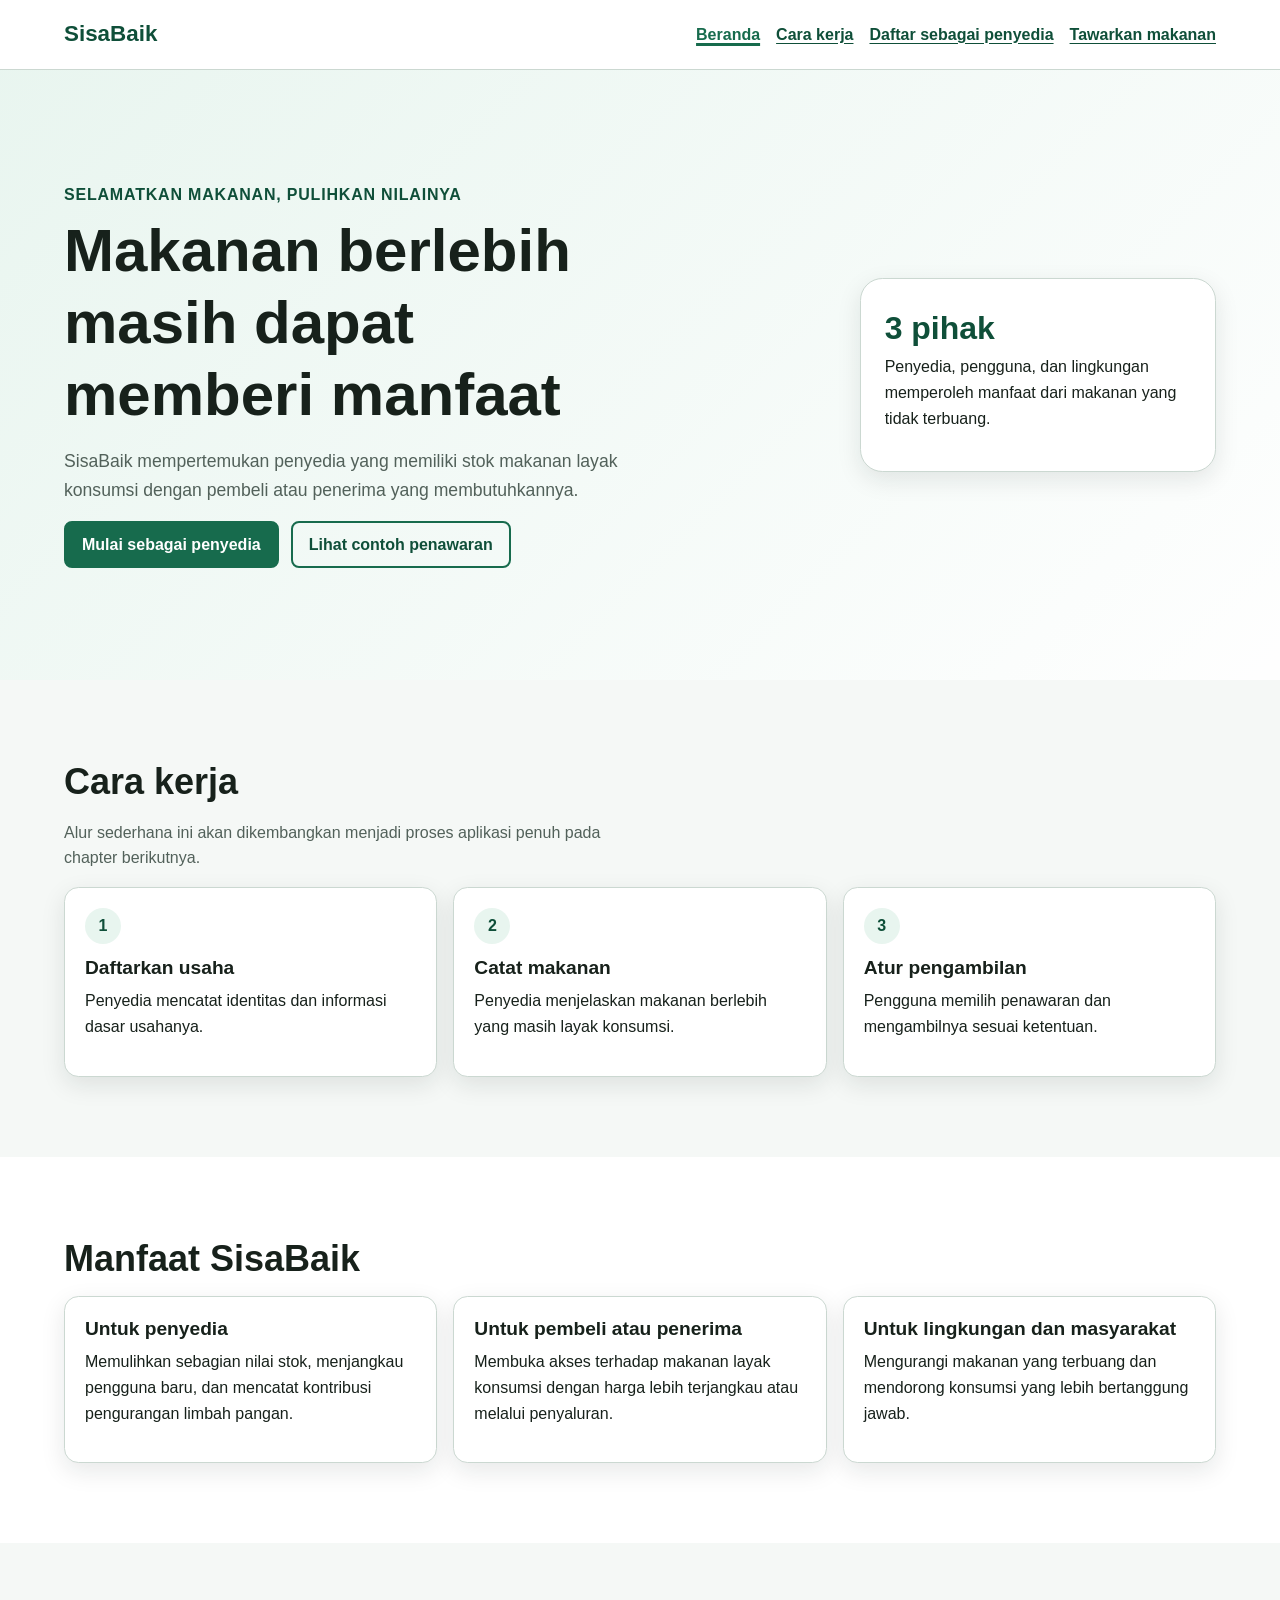
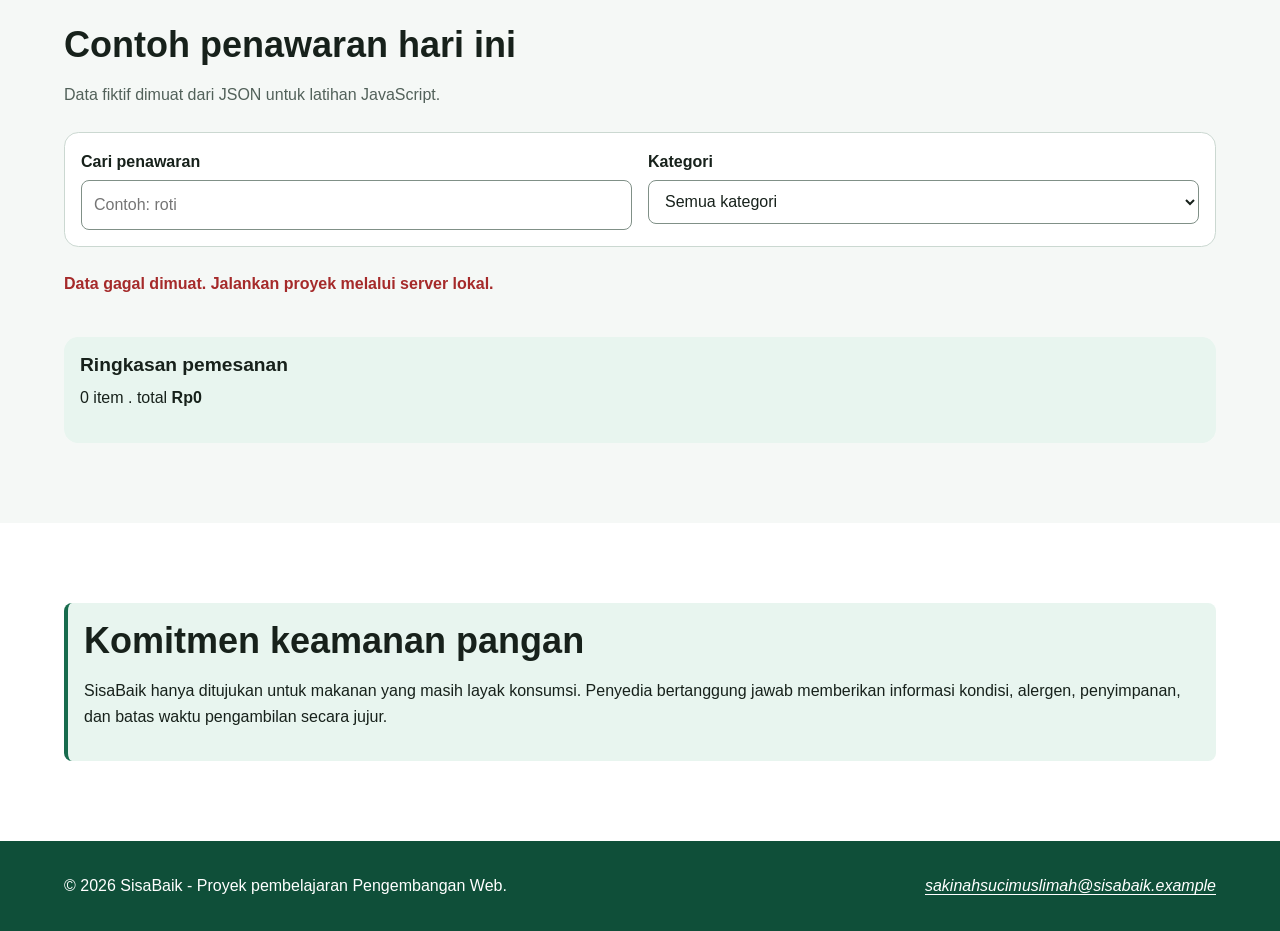
==== commit 25539229: "feat: add JSON-powered offer catalog" ====
--- a/index.html
+++ b/index.html
@@ -3,13 +3,13 @@
   <head>
     <meta charset="utf-8">
     <meta name="viewport" content="width=device-width, initial-scale=1">
-    <meta name="description" content="SisaBaik membantu penyedia menawarkan makanan berlebih agar tetap bernilai,
-  terjangkau, dan tidak terbuang.">
+    <meta name="description" content="SisaBaik membantu penyedia menawarkan makanan berlebih agar tetap bernilai, terjangkau, dan tidak terbuang.">
     <title>Beranda | SisaBaik</title>
     <link rel="stylesheet" href="styles.css">
+    <script src="app.js" defer></script>
   </head>
   <body>
-<a class="skip-link" href="#konten-utama">Lewati ke konten utama</a>
+  <a class="skip-link" href="#konten-utama">Lewati ke konten utama</a>
 
     <header class="site-header">
         <div class="container header-layout">
@@ -21,9 +21,9 @@
                 <li><a href="daftar-penyedia.html">Daftar sebagai penyedia</a></li>
                 <li><a href="tawarkan-makanan.html">Tawarkan makanan</a></li>
                 </ul>
-            </nav>
-        </div>
-    </header>
+               </nav>
+             </div>
+            </header>
 
     <main id="konten-utama" tabindex="-1">
      <section class="hero" aria-labelledby="judul-utama">
@@ -31,16 +31,15 @@
        <div>
         <p class="eyebrow">Selamatkan makanan, pulihkan nilainya</p>
         <h1 id="judul-utama">Makanan berlebih masih dapat memberi manfaat</h1>
-        <p class="lead">SisaBaik mempertemukan penyedia yang memiliki stok makanan layak konsumsi dengan pembeli
-atau penerima yang membutuhkannya.</p>
-       <div class="button-group">
+        <p class="lead">SisaBaik mempertemukan penyedia yang memiliki stok makanan layak konsumsi dengan pembeli atau penerima yang membutuhkannya.</p>
+        <div class="button-group">
         <a class="button" href="daftar-penyedia.html">Mulai sebagai penyedia</a>
         <a class="button button-secondary" href="#penawaran-contoh">Lihat contoh penawaran</a>
         </div>
     </div>
     <aside class="hero-panel" aria-label="Ringkasan manfaat SisaBaik">
      <strong>3 pihak</strong>
-     <p>Penyedia, pengguna, dan lingkungan memperoleh manfaat dari makanan yang tidak terbuang .</p>
+     <p>Penyedia, pengguna, dan lingkungan memperoleh manfaat dari makanan yang tidak terbuang.</p>
     </aside>
    </div>
   </section>
@@ -48,8 +47,7 @@
   <section class="section" id="cara-kerja" aria-labelledby="judul-cara-kerja">
     <div class="container">
         <h2 id="judul-cara-kerja">Cara kerja</h2>
-        <p class="section-intro">Alur sederhana ini akan dikembangkan menjadi proses aplikasi penuh pada chapter
-berikutnya.</p>
+        <p class="section-intro">Alur sederhana ini akan dikembangkan menjadi proses aplikasi penuh pada chapter berikutnya.</p>
         <div class="steps-grid">
          <article class="card">
             <span class="step-number" aria-hidden="true">1</span>
@@ -70,76 +68,62 @@
          </div>
         </section>
 
-<section class="section section-alt" aria-labelledby="judul-manfaat">
-    <div class="container">
-        <h2 id="judul-manfaat">Manfaat SisaBaik</h2>
-    <div class="benefit-grid">
-       <article class="card">
-        <h3>Untuk penyedia</h3>
-        <p>Memulihkan sebagian nilai stok, menjangkau pengguna baru, dan mencatat kontribusi pengurangan limbah
-pangan.</p>
-       </article>
-       <article class="card">
-        <h3>Untuk pembeli atau penerima</h3>
-        <p>Membuka akses terhadap makanan layak konsumsi dengan harga lebih terjangkau atau melalui
-penyaluran.</p>
-       </article>
-       <article class="card">
-        <h3>Untuk lingkungan dan masyarakat</h3>
-        <p>Mengurangi makanan yang terbuang dan mendorong konsumsi yang lebih bertanggung jawab .</p>
-       </article>
-      </div>
-     </div>
-    </section>
-
-    <section class="section" id="penawaran-contoh" aria-labelledby="judul-penawaran">
-      <div class="container">
-        <h2 id="judul-penawaran">Contoh penawaran hari ini</h2>
-        <p class="section-intro">Seluruh data berikut bersifat fiktif untuk keperluan pembelajaran .</p>
-        <div class="offer-grid">
-          <article class="offer-card">
-            <div class="offer-card __visual" aria-hidden="true"></div>
-            <div class="offer-card __ content">
-              <span class="badge">Roti dan kue</span>
-              <h3>Paket roti campur</h3>
-              <p class="offer-card_meta">Toko Roti Contoh . <data value="8">8 paket</data></p>
-              <p class="offer-card_price"><del>Rp25.000</del> <strong>Rp10.000</strong></p>
-              <p>Batas pengambilan: <time datetime="2026-09-03T18:00:00+07:00">3 September 2026, 18.00
-WIB</time></p>
-            </div>
-           </article>
-           <article class="offer-card">
-            <div class="offer-card __visual" aria-hidden="true"></div>
-            <div class="offer-card __content">
-              <span class="badge">Makanan siap saji</span>
-              <h3>Nasi dan lauk harian</h3>
-              <p class="offer-card_meta">Dapur Contoh . <data value="6">6 porsi</data></p>
-              <p class="offer-card __ price"><del>Rp30.000</del> <strong>Rp15.000</strong></p>
-              <p>Batas pengambilan: <time datetime="2026-09-03T19:00:00+07:00">3 September 2026, 19.00
-WIB</time></p>
-            </div>
-           </article>
-           <article class="offer-card">
-            <div class="offer-card __visual" aria-hidden="true"></div>
-            <div class="offer-card __content">
-              <span class="badge">Buah dan sayur</span>
-              <h3>Paket buah matang</h3>
-              <p class="offer-card __meta">Toko Buah Contoh. <data value="4">4 paket</data></p>
-              <p class="offer-card __price"><strong>Disalurkan tanpa biaya</strong></p>
-              <p>Batas pengambilan: <time datetime="2026-09-03T17:30:00+07:00">3 September 2026, 17.30
-WIB</time></p>
-            </div>
+        <section class="section section-alt" aria-labelledby="judul-manfaat">
+          <div class="container">
+          <h2 id="judul-manfaat">Manfaat SisaBaik</h2>
+            <div class="benefit-grid">
+            <article class="card">
+              <h3>Untuk penyedia</h3>
+              <p>Memulihkan sebagian nilai stok, menjangkau pengguna baru, dan mencatat kontribusi pengurangan limbah pangan.</p>
+            </article>
+            <article class="card">
+              <h3>Untuk pembeli atau penerima</h3>
+              <p>Membuka akses terhadap makanan layak konsumsi dengan harga lebih terjangkau atau melalui penyaluran.</p>
+            </article>
+            <article class="card">
+              <h3>Untuk lingkungan dan masyarakat</h3>
+              <p>Mengurangi makanan yang terbuang dan mendorong konsumsi yang lebih bertanggung jawab.</p>
            </article>
           </div>
-         </div>
-        </section>
-
-        <section class="section section-alt" aria-labelledby="judul-keamanan">
-         <div class="container">
-          <div class="notice">
-            <h2 id="judul-keamanan">Komitmen keamanan pangan</h2>
-            <p>SisaBaik hanya ditujukan untuk makanan yang masih layak konsumsi. Penyedia bertanggung jawab memberikan
-informasi kondisi, alergen, penyimpanan, dan batas waktu pengambilan secara jujur .</p>
+        </div>
+      </section>
+
+      <section class="section" id="penawaran-contoh" aria-labelledby="judul-penawaran">
+       <div class="container">
+        <h2 id="judul-penawaran">Contoh penawaran hari ini</h2>
+        <p class="section-intro">Data fiktif dimuat dari JSON untuk latihan JavaScript.</p>
+        <form class="filter-panel" id="filter-form" role="search">
+          <p>
+            <label for="kata-kunci">Cari penawaran</label><br>
+            <input id="kata-kunci" name="kata_kunci" type="search" placeholder="Contoh: roti">
+          </p>
+          <p>
+            <label for="filter-kategori">Kategori</label><br>
+            <select id="filter-kategori" name="kategori">
+              <option value="semua">Semua kategori</option>
+              <option value="makanan-siap-saji">Makanan siap saji</option>
+              <option value="roti-kue">Roti dan kue</option>
+              <option value="buah-sayur">Buah dan sayur</option>
+              <option value="minuman">Minuman</option>
+            </select>
+          </p>
+
+          </form>
+          <p id="status-katalog" class="status-message" role="status" aria-live="polite">Memuat penawaran...</p>
+          <div class="offer-grid" id="daftar-penawaran"></div>
+          <aside class="cart-summary" aria labelledby="judul-ringkasan">
+            <h3 id="judul-ringkasan">Ringkasan pemesanan</h3>
+            <p><span id="jumlah-item">0</span> item . total <strong id="total-pesanan">Rp0</strong></p>
+          </aside>
+        </div>
+      </div>
+    </section>
+
+    <section class="section section-alt" aria-labelledby="judul-keamanan">
+      <div class="container">
+        <div class="notice">
+          <h2 id="judul-keamanan">Komitmen keamanan pangan</h2>
+          <p>SisaBaik hanya ditujukan untuk makanan yang masih layak konsumsi. Penyedia bertanggung jawab memberikan informasi kondisi, alergen, penyimpanan, dan batas waktu pengambilan secara jujur.</p>
          </div>
         </div>
        </section>
@@ -147,11 +131,10 @@
 
       <footer class="site-footer">
        <div class="container footer-layout">
-         <p>&copy; 2026 SisaBaik - Proyek pembelajaran Pengembangan Web .</p>
-         <address><a href="mailto:tim@sisabaik.example">tim@sisabaik.example</a></address>
+         <p>&copy; 2026 SisaBaik - Proyek pembelajaran Pengembangan Web.</p>
+         <address><a href="mailto:sakinahsucimuslimah@sisabaik.example">sakinahsucimuslimah@sisabaik.example</a></address>
        </div>
       </footer>
-
     </body>
 </html>
 
--- a/styles.css
+++ b/styles.css
@@ -27,12 +27,12 @@
 }
 
 body {
-margin: 0;
-background: var(--color-background);
-color: var(--color-text);
-font-family: Arial, Helvetica, sans-serif;
-font-size: 1rem;
-line-height: 1.6;
+  margin: 0;
+  background: var(--color-background);
+  color: var(--color-text);
+  font-family: Arial, Helvetica, sans-serif;
+  font-size: 1rem;
+  line-height: 1.6;
 }
 
 h1,
@@ -424,3 +424,38 @@
   scroll-behavior: auto;
   }
 }
+
+.filter-panel { 
+    display:grid; 
+    gap:1rem; 
+    margin-block:1.5rem; 
+    padding:1rem; 
+    border:0.0625rem solid var(--color-border); 
+    border-radius:var(--radius-medium); 
+    background:var(--color-surface); 
+  }
+
+.filter-panel p 
+    {margin:0;
+}
+
+.status-message { 
+    min-height:1.6em; 
+    color:var(--color-muted);
+}
+
+.cart-summary { 
+    margin-block-start:1.5rem; 
+    padding: 1rem; 
+    border-radius:var(--radius-medium); 
+    background:var(--color-primary-soft); 
+}
+
+.error-message {
+    color:var(--color-danger); 
+    font-weight: 700;
+}
+@media (min-width:48rem) { 
+  .filter-panel { grid-template-columns: repeat(2, minmax(0,1fr));
+  }
+}
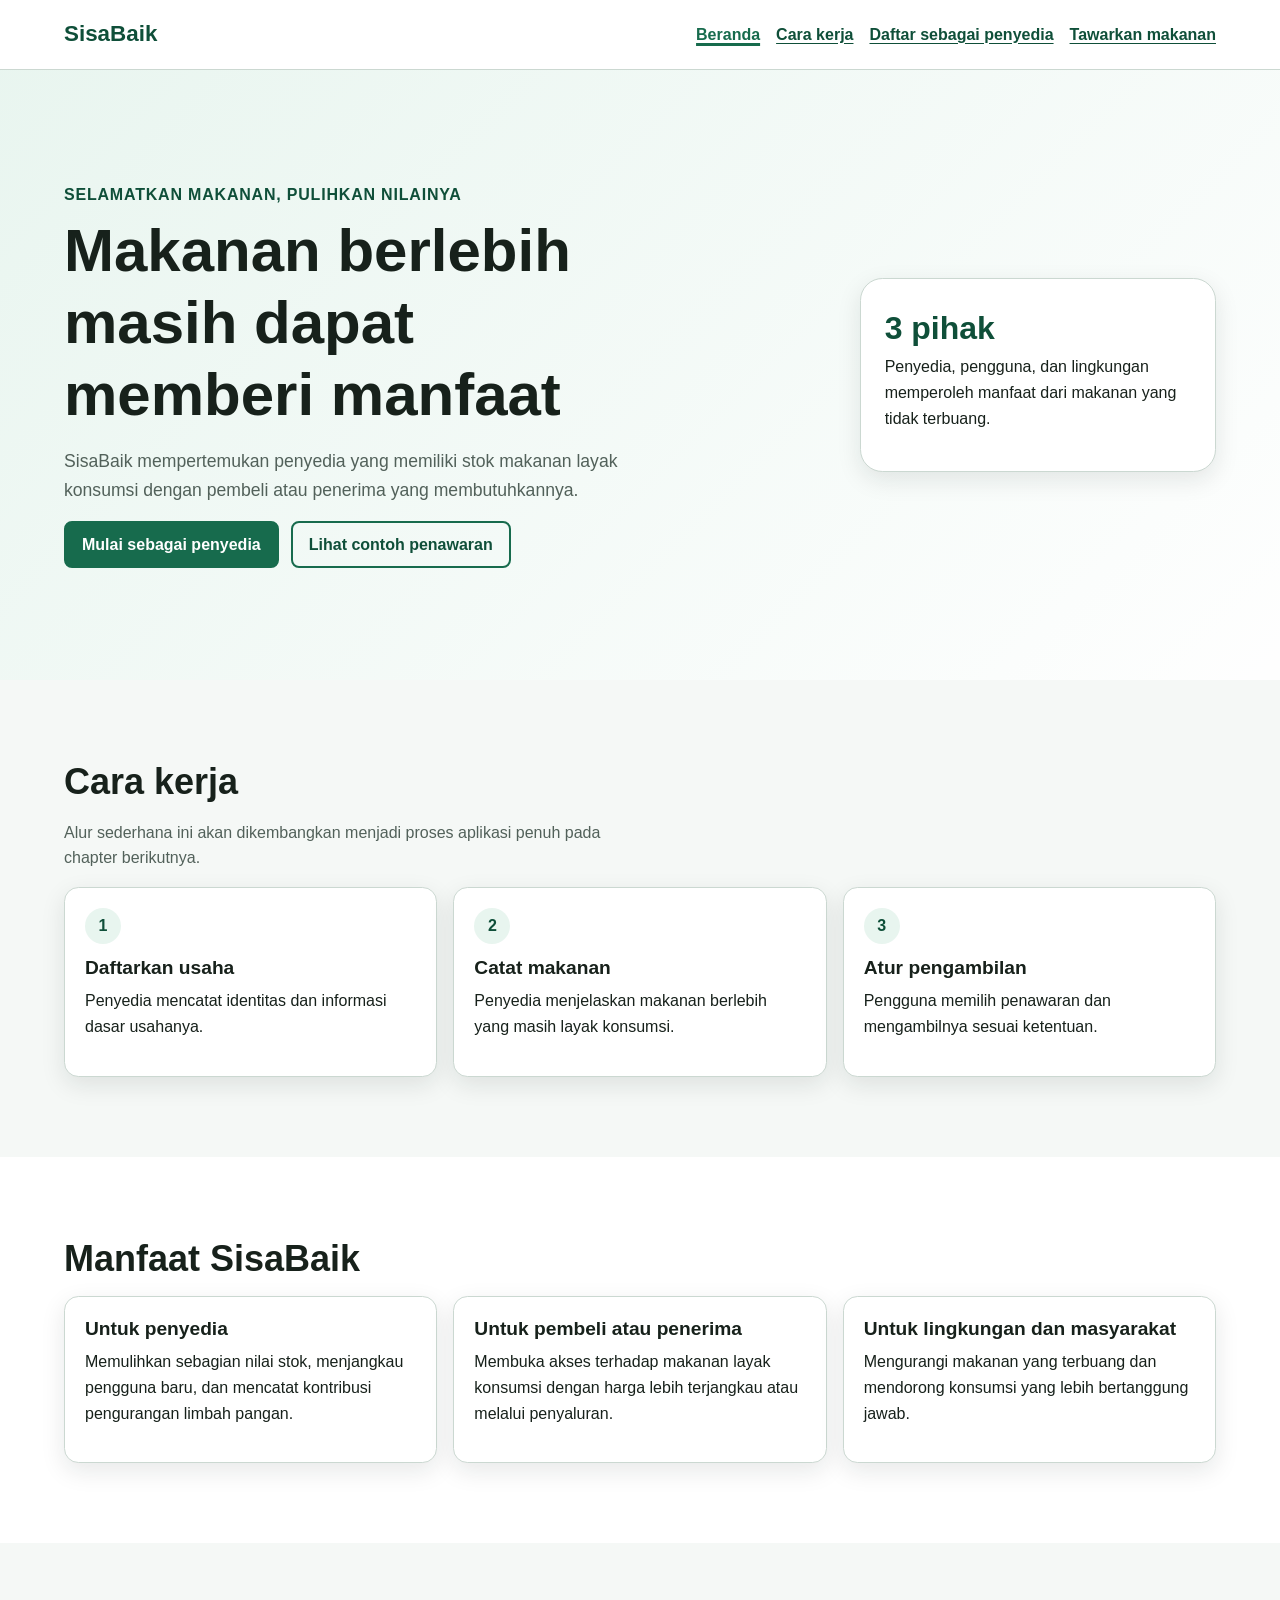
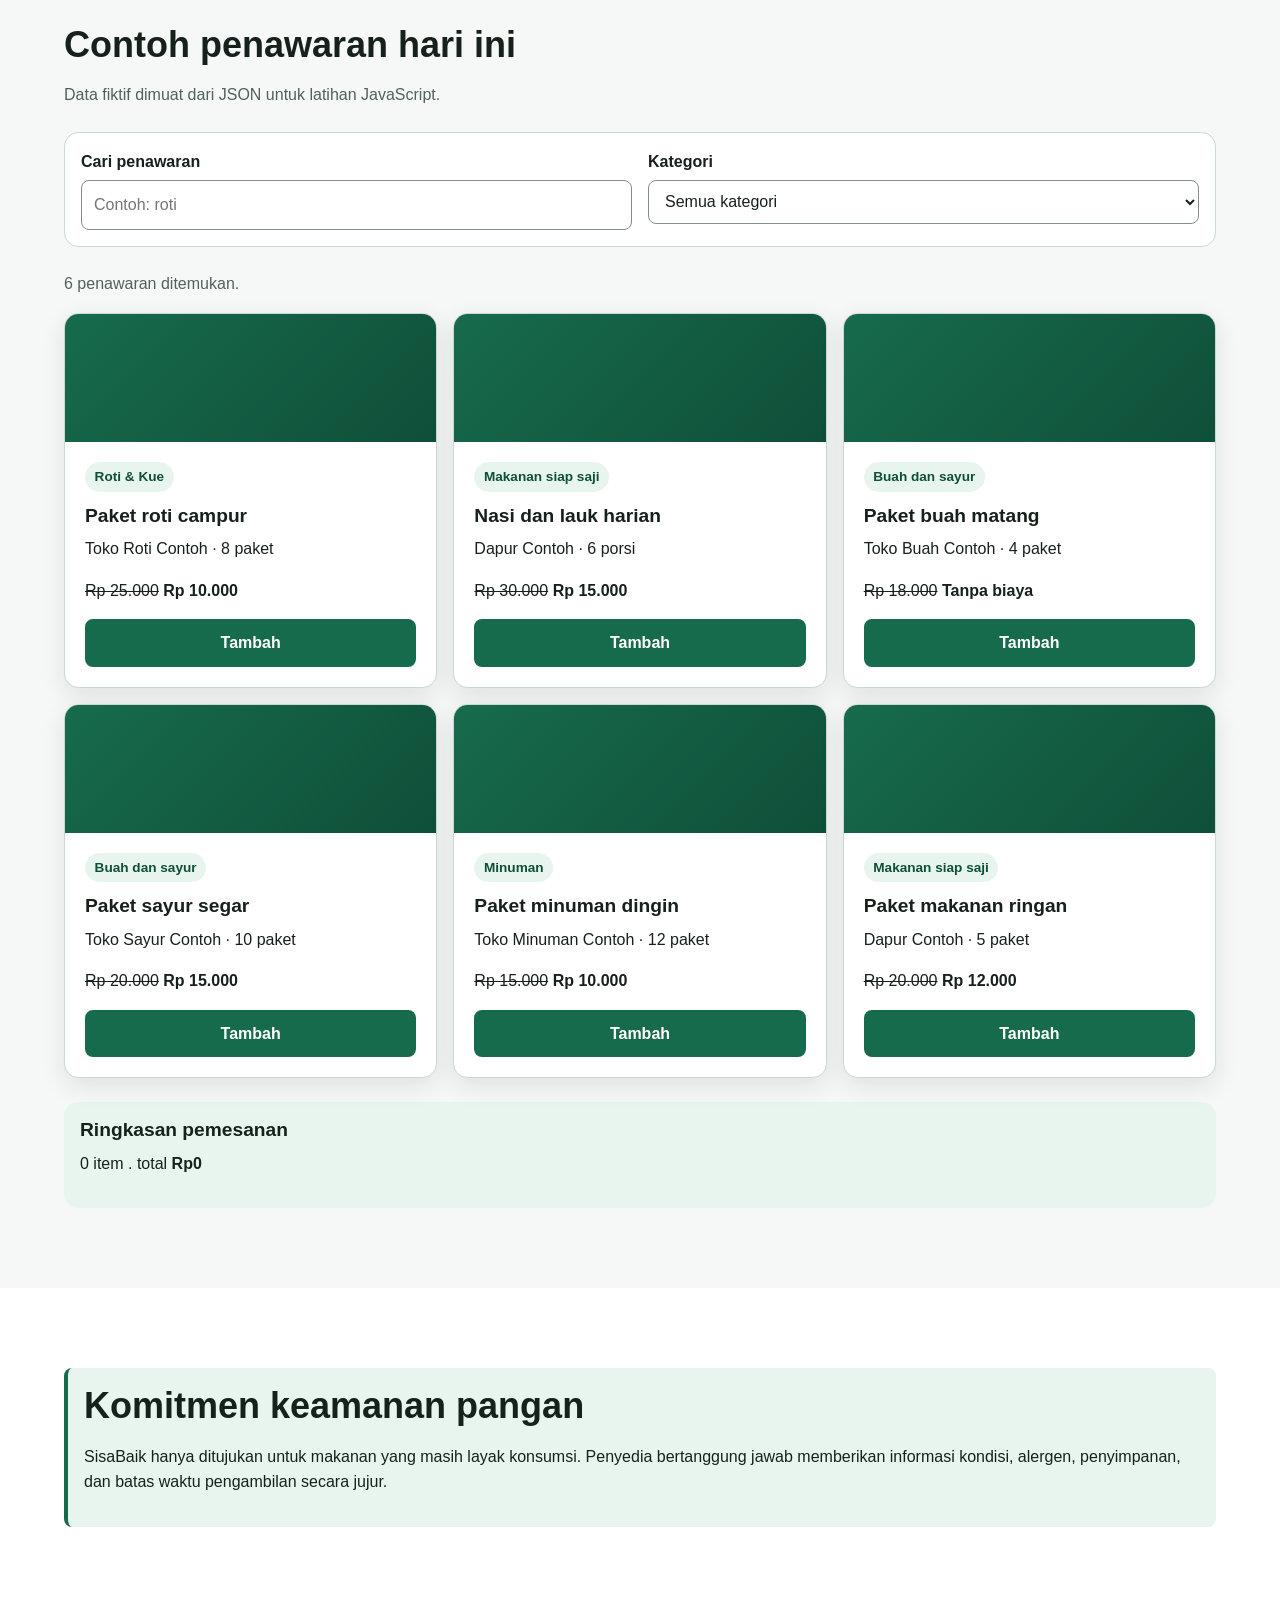
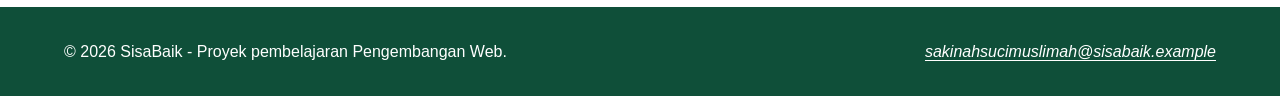
==== commit 50144cb9: "feat: add JSON-powered offer catalog" ====
--- a/index.html
+++ b/index.html
@@ -111,7 +111,7 @@
           </form>
           <p id="status-katalog" class="status-message" role="status" aria-live="polite">Memuat penawaran...</p>
           <div class="offer-grid" id="daftar-penawaran"></div>
-          <aside class="cart-summary" aria labelledby="judul-ringkasan">
+          <aside class="cart-summary" aria-labelledby="judul-ringkasan">
             <h3 id="judul-ringkasan">Ringkasan pemesanan</h3>
             <p><span id="jumlah-item">0</span> item . total <strong id="total-pesanan">Rp0</strong></p>
           </aside>
